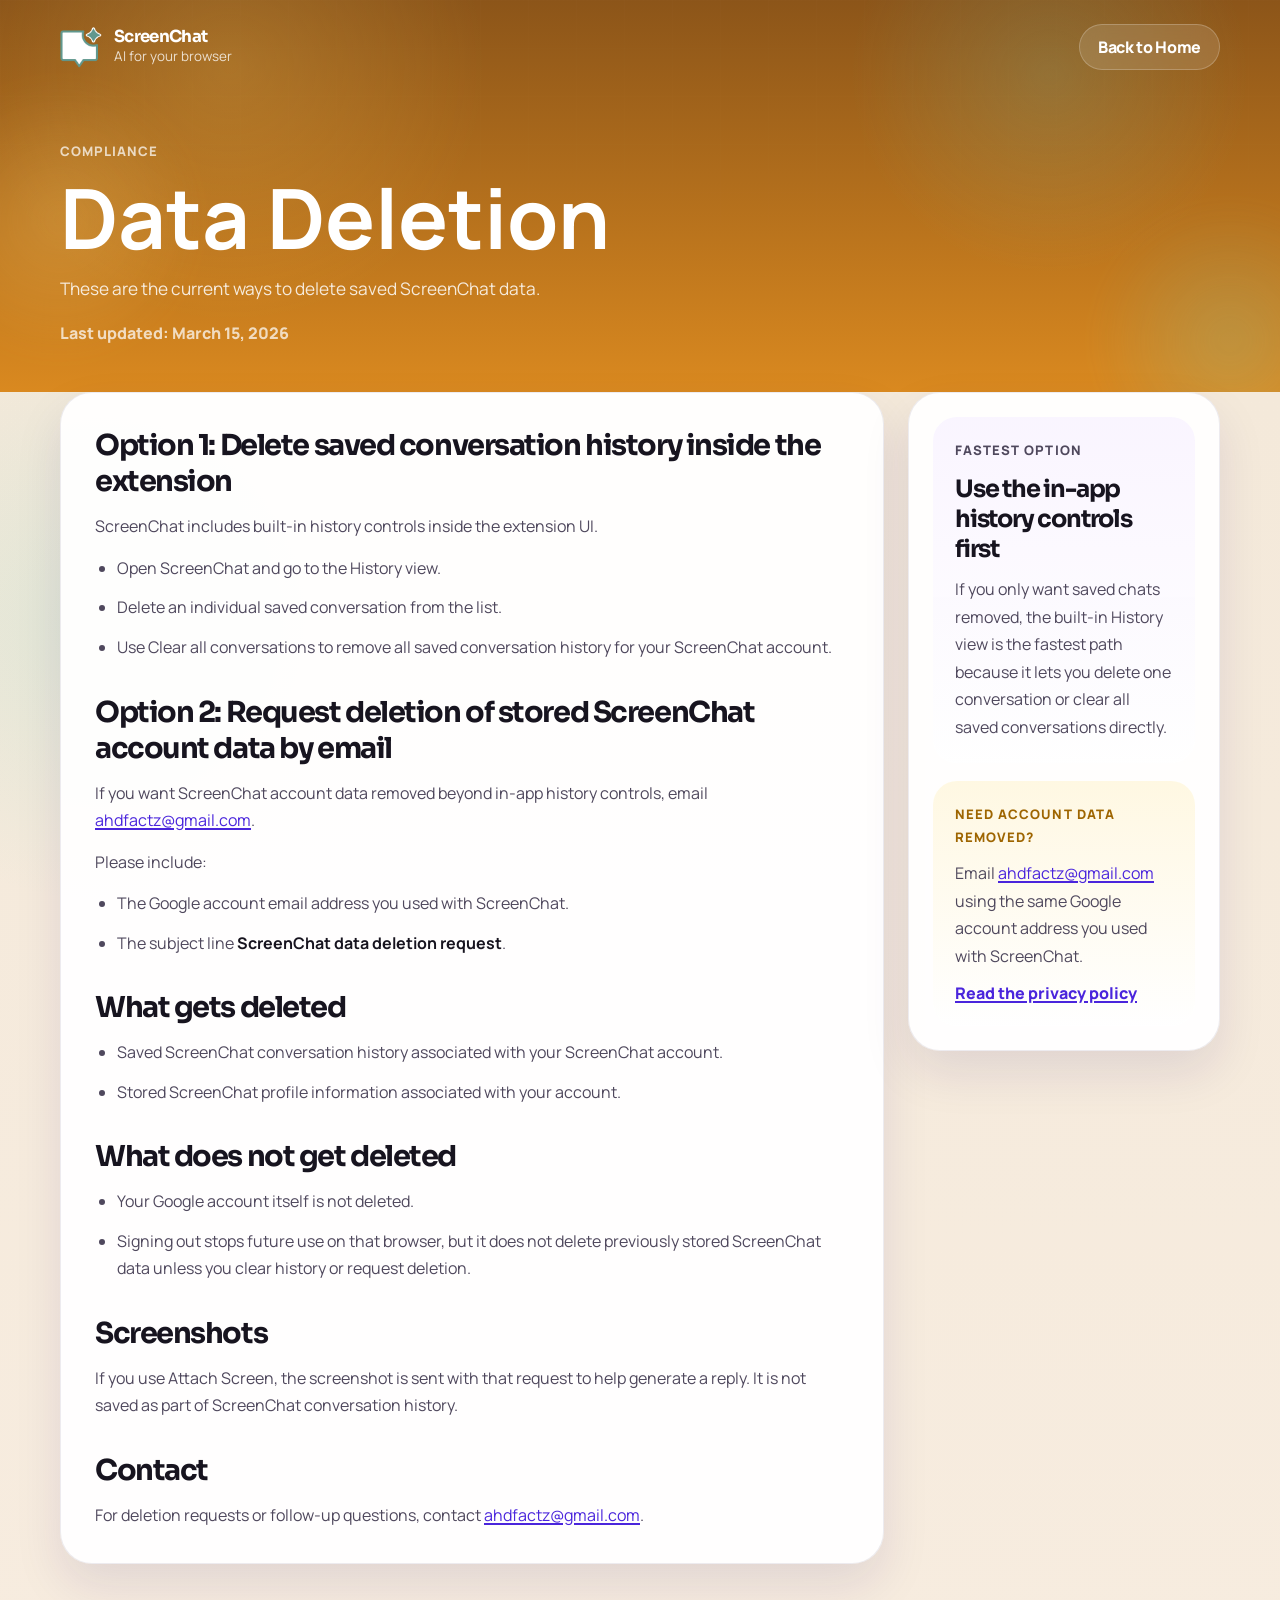
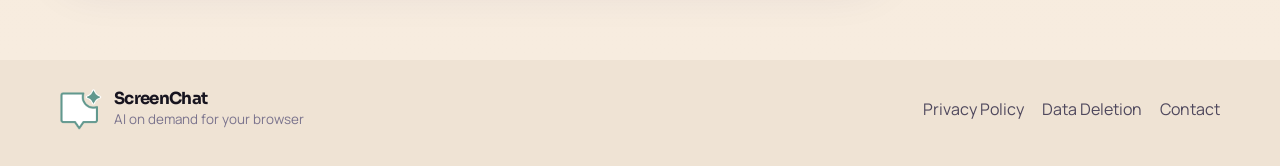
==== data-deletion.html @ 69f29ae7 "Add ScreenChat landing site, policies & assets Add a complete static landing site for ScreenChat: in" ====
<!DOCTYPE html>
<html lang="en">
<head>
    <meta charset="UTF-8">
    <meta name="viewport" content="width=device-width, initial-scale=1.0">
    <title>Data Deletion | ScreenChat</title>
    <meta
        name="description"
        content="Data deletion instructions for the ScreenChat Chrome extension."
    >
    <link rel="preconnect" href="https://fonts.googleapis.com">
    <link rel="preconnect" href="https://fonts.gstatic.com" crossorigin>
    <link rel="stylesheet" href="styles.css">
</head>
<body class="policy-page">
    <div class="site-shell">
        <header class="policy-hero policy-hero--warm">
            <div class="hero__mesh"></div>
            <div class="hero__glow hero__glow--left"></div>
            <div class="hero__glow hero__glow--right"></div>
            <div class="container">
                <div class="policy-topbar">
                    <a class="brand" href="/" aria-label="ScreenChat home">
                        <img class="brand__icon" src="assets/screenshot-icon.png" alt="" width="42" height="42">
                        <span class="brand__text">
                            <strong>ScreenChat</strong>
                            <span>AI for your browser</span>
                        </span>
                    </a>
                    <a class="policy-back" href="/">Back to Home</a>
                </div>

                <section class="policy-hero__content">
                    <p class="policy-eyebrow">Compliance</p>
                    <h1>Data Deletion</h1>
                    <p class="policy-subtitle">
                        These are the current ways to delete saved ScreenChat data.
                    </p>
                    <p class="policy-meta">Last updated: March 15, 2026</p>
                </section>
            </div>
        </header>

        <main class="policy-main">
            <div class="container policy-layout">
                <article class="policy-card">
                    <section class="policy-section">
                        <h2>Option 1: Delete saved conversation history inside the extension</h2>
                        <p>ScreenChat includes built-in history controls inside the extension UI.</p>
                        <ul class="policy-list">
                            <li>Open ScreenChat and go to the History view.</li>
                            <li>Delete an individual saved conversation from the list.</li>
                            <li>Use Clear all conversations to remove all saved conversation history for your ScreenChat account.</li>
                        </ul>
                    </section>

                    <section class="policy-section">
                        <h2>Option 2: Request deletion of stored ScreenChat account data by email</h2>
                        <p>
                            If you want ScreenChat account data removed beyond in-app history controls, email
                            <a href="mailto:ahdfactz@gmail.com">ahdfactz@gmail.com</a>.
                        </p>
                        <p>Please include:</p>
                        <ul class="policy-list">
                            <li>The Google account email address you used with ScreenChat.</li>
                            <li>The subject line <strong>ScreenChat data deletion request</strong>.</li>
                        </ul>
                    </section>

                    <section class="policy-section">
                        <h2>What gets deleted</h2>
                        <ul class="policy-list">
                            <li>Saved ScreenChat conversation history associated with your ScreenChat account.</li>
                            <li>Stored ScreenChat profile information associated with your account.</li>
                        </ul>
                    </section>

                    <section class="policy-section">
                        <h2>What does not get deleted</h2>
                        <ul class="policy-list">
                            <li>Your Google account itself is not deleted.</li>
                            <li>Signing out stops future use on that browser, but it does not delete previously stored ScreenChat data unless you clear history or request deletion.</li>
                        </ul>
                    </section>

                    <section class="policy-section">
                        <h2>Screenshots</h2>
                        <p>
                            If you use Attach Screen, the screenshot is sent with that request to help generate a reply.
                            It is not saved as part of ScreenChat conversation history.
                        </p>
                    </section>

                    <section class="policy-section">
                        <h2>Contact</h2>
                        <p>
                            For deletion requests or follow-up questions, contact
                            <a href="mailto:ahdfactz@gmail.com">ahdfactz@gmail.com</a>.
                        </p>
                    </section>
                </article>

                <aside class="policy-sidebar">
                    <section class="policy-note">
                        <p class="policy-note__eyebrow">Fastest option</p>
                        <h2>Use the in-app history controls first</h2>
                        <p>
                            If you only want saved chats removed, the built-in History view is the fastest path because it lets
                            you delete one conversation or clear all saved conversations directly.
                        </p>
                    </section>

                    <section class="policy-note policy-note--gold">
                        <p class="policy-note__eyebrow">Need account data removed?</p>
                        <p>
                            Email
                            <a href="mailto:ahdfactz@gmail.com">ahdfactz@gmail.com</a>
                            using the same Google account address you used with ScreenChat.
                        </p>
                        <a class="policy-inline-link" href="/privacy">Read the privacy policy</a>
                    </section>
                </aside>
            </div>
        </main>

        <footer class="footer">
            <div class="container footer__inner">
                <a class="brand brand--footer" href="/">
                    <img class="brand__icon" src="assets/screenshot-icon.png" alt="" width="34" height="34">
                    <span class="brand__text">
                        <strong>ScreenChat</strong>
                        <span>AI on demand for your browser</span>
                    </span>
                </a>
                <div class="footer__links">
                    <a href="/privacy">Privacy Policy</a>
                    <a href="/data-deletion" aria-current="page">Data Deletion</a>
                    <a href="mailto:ahdfactz@gmail.com">Contact</a>
                </div>
            </div>
        </footer>
    </div>
</body>
</html>
---- styles.css ----
@import url('https://fonts.googleapis.com/css2?family=Manrope:wght@400;500;600;700;800&family=Poppins:wght@400;500;600&family=Sora:wght@600;700;800&display=swap');

:root {
    --purple-700: #4a25dc;
    --purple-600: #5d37f1;
    --purple-500: #7d5eff;
    --mint-500: #6da196;
    --mint-200: #d7ede8;
    --gold-500: #f6c645;
    --gold-200: #ffe6a0;
    --rose-100: #f2e3ea;
    --cream-100: #f6ead8;
    --sky-100: #d8eef3;
    --ink-900: #17141f;
    --ink-700: #4f485d;
    --ink-500: #7a738d;
    --white: #ffffff;
    --border-soft: rgba(27, 20, 59, 0.1);
    --shadow-soft: 0 20px 52px rgba(38, 23, 107, 0.12);
    --shadow-hero: 0 40px 96px rgba(22, 11, 83, 0.26);
    --radius-xl: 36px;
    --radius-lg: 28px;
    --container: 1160px;
    --sc-ink: #223b36;
    --sc-muted: #a7aba9;
    --sc-panel-border: rgba(34, 59, 54, 0.18);
    --sc-panel-shadow: 0 12px 28px rgba(34, 59, 54, 0.08), 0 3px 8px rgba(34, 59, 54, 0.03);
    --sc-mint: #43a996;
    --sc-radius-panel: 28px;
    --sc-radius-card: 14px;
    --sc-radius-card-sm: 8px;
    --sc-radius-bubble: 14px;
    --sc-radius-bubble-tail: 8px;
    --sc-ease: cubic-bezier(0.22, 1, 0.36, 1);
}

*,
*::before,
*::after {
    box-sizing: border-box;
}

html {
    scroll-behavior: smooth;
}

body {
    margin: 0;
    font-family: "Manrope", "Segoe UI", sans-serif;
    color: var(--ink-900);
    background: var(--cream-100);
}

img {
    display: block;
    max-width: 100%;
}

a {
    color: inherit;
    text-decoration: none;
}

button,
input,
textarea,
select,
kbd {
    font: inherit;
}

.site-shell {
    overflow: clip;
}

.container {
    width: min(calc(100% - 32px), var(--container));
    margin: 0 auto;
}

.hero {
    position: relative;
    min-height: 100svh;
    padding: 24px 0 48px;
    color: var(--white);
    background:
        radial-gradient(circle at 18% 16%, rgba(255, 214, 106, 0.16), transparent 23%),
        radial-gradient(circle at 82% 18%, rgba(126, 212, 190, 0.18), transparent 18%),
        linear-gradient(180deg, #7049ff 0%, #4a25dc 100%);
}

.hero > .container {
    position: relative;
    z-index: 2;
    min-height: calc(100svh - 72px);
    display: grid;
    grid-template-rows: auto 1fr;
}

.hero__mesh {
    position: absolute;
    inset: 0;
    opacity: 0.14;
    background:
        linear-gradient(to right, rgba(255, 255, 255, 0.12) 1px, transparent 1px),
        linear-gradient(to bottom, rgba(255, 255, 255, 0.12) 1px, transparent 1px);
    background-size: 48px 48px;
    mask-image: linear-gradient(180deg, rgba(0, 0, 0, 0.52), rgba(0, 0, 0, 0));
}

.hero__glow {
    position: absolute;
    width: 280px;
    height: 280px;
    border-radius: 50%;
    filter: blur(18px);
    opacity: 0.9;
    pointer-events: none;
}

.hero__glow--left {
    left: -80px;
    top: 80px;
    background: radial-gradient(circle, rgba(255, 213, 117, 0.28), transparent 70%);
}

.hero__glow--right {
    right: -90px;
    top: 200px;
    background: radial-gradient(circle, rgba(124, 210, 188, 0.24), transparent 70%);
}

.nav {
    position: relative;
    z-index: 2;
    display: flex;
    align-items: center;
    justify-content: space-between;
    gap: 16px;
}

.brand {
    display: inline-flex;
    align-items: center;
    gap: 12px;
}

.brand__icon {
    width: 42px;
    height: 42px;
}

.brand__text {
    display: grid;
    gap: 2px;
}

.brand__text strong {
    font-family: "Sora", sans-serif;
    font-size: 1.04rem;
    line-height: 1;
    letter-spacing: -0.04em;
}

.brand__text span {
    color: rgba(255, 255, 255, 0.78);
    font-size: 0.84rem;
}

.nav__links {
    display: flex;
    align-items: center;
    gap: 18px;
}

.nav__links > a:not(.button) {
    color: rgba(255, 255, 255, 0.84);
    font-weight: 700;
}

.nav__toggle {
    display: none;
    border: 0;
    background: rgba(255, 255, 255, 0.12);
    color: var(--white);
    padding: 10px 14px;
    border-radius: 999px;
}

.button {
    display: inline-flex;
    align-items: center;
    justify-content: center;
    min-height: 50px;
    padding: 0 22px;
    border-radius: 999px;
    border: 1px solid transparent;
    font-weight: 800;
    letter-spacing: -0.02em;
    transition: background-color 180ms ease, border-color 180ms ease, box-shadow 180ms ease, color 180ms ease;
}

.button:hover,
.button:focus-visible {
    box-shadow: 0 10px 24px rgba(19, 11, 61, 0.16);
}

.button--nav,
.button--primary {
    background: var(--white);
    color: var(--purple-700);
}

.button--nav:hover,
.button--primary:hover,
.button--nav:focus-visible,
.button--primary:focus-visible {
    background: rgba(255, 255, 255, 0.92);
}

.button--dark {
    background: var(--ink-900);
    color: var(--white);
}

.button--dark:hover,
.button--dark:focus-visible {
    background: #23202d;
}

.hero__content {
    position: relative;
    z-index: 2;
    display: grid;
    grid-template-columns: minmax(0, 1fr) minmax(360px, 500px);
    align-items: center;
    gap: clamp(40px, 7vw, 88px);
    margin-top: 0;
    padding: clamp(40px, 8vh, 84px) 0 clamp(24px, 4vh, 36px);
}

.hero-copy {
    display: grid;
    gap: 32px;
    justify-items: flex-start;
    max-width: 620px;
    text-align: left;
}

.hero h1,
.section h2,
.cta h2 {
    margin: 0;
    font-family: "Sora", sans-serif;
    line-height: 0.94;
    letter-spacing: -0.06em;
}

.hero h1 {
    max-width: none;
    font-size: clamp(4rem, 8.8vw, 6.3rem);
    line-height: 0.96;
}

.hero h1 span {
    display: block;
}

.hero-copy p {
    max-width: 34ch;
    margin: 0;
    color: rgba(255, 255, 255, 0.82);
    font-size: 1.16rem;
    line-height: 1.7;
}

.hero-copy__actions,
.hero-copy__actions--center {
    display: flex;
    flex-wrap: wrap;
    gap: 12px;
}

.hero-copy__actions--center {
    justify-content: center;
}

.hero-shortcut {
    display: grid;
    gap: 12px;
}

.hero-shortcut__label {
    color: rgba(255, 255, 255, 0.72);
    font-size: 0.78rem;
    font-weight: 800;
    letter-spacing: 0.08em;
    text-transform: uppercase;
}

.hero-shortcut__keys {
    display: flex;
    align-items: center;
    gap: 12px;
    flex-wrap: wrap;
}

.hero-shortcut__plus {
    color: rgba(255, 255, 255, 0.76);
    font-size: 1rem;
    font-weight: 800;
}

.hero-shortcut__keys kbd {
    display: inline-flex;
    align-items: center;
    justify-content: center;
    min-width: 78px;
    min-height: 58px;
    padding: 0 20px;
    border-radius: 18px;
    border: 1px solid rgba(255, 255, 255, 0.68);
    background: linear-gradient(180deg, #ffffff 0%, #f0ebff 100%);
    color: var(--purple-700);
    font-weight: 800;
    box-shadow:
        0 16px 30px rgba(21, 10, 78, 0.18),
        inset 0 1px 0 rgba(255, 255, 255, 0.92);
}

.hero-shortcut__keys kbd:last-child {
    min-width: 66px;
}

.hero-copy__actions .button {
    min-height: 56px;
    padding: 0 28px;
    box-shadow: 0 18px 34px rgba(21, 10, 78, 0.18);
}

.hero-copy__actions .button:hover,
.hero-copy__actions .button:focus-visible {
    box-shadow: 0 20px 38px rgba(21, 10, 78, 0.22);
}

.hero-visual {
    position: relative;
    display: flex;
    justify-content: flex-end;
}

.hero-shortcut-stage {
    position: relative;
    width: min(100%, 500px);
    aspect-ratio: 1.14;
    display: grid;
    place-items: center;
}

.hero-shortcut-stage::before,
.hero-shortcut-stage::after {
    content: "";
    position: absolute;
    border-radius: 50%;
    pointer-events: none;
}

.hero-shortcut-stage::before {
    inset: 8% 10% auto auto;
    width: 72%;
    height: 72%;
    background: radial-gradient(circle, rgba(255, 255, 255, 0.22), rgba(255, 255, 255, 0) 70%);
    filter: blur(14px);
}

.hero-shortcut-stage::after {
    inset: auto auto 8% 4%;
    width: 34%;
    height: 34%;
    background: radial-gradient(circle, rgba(255, 214, 106, 0.22), rgba(255, 214, 106, 0) 72%);
    filter: blur(10px);
}

.hero-shortcut-stage__plate {
    position: relative;
    width: 100%;
    height: 100%;
    display: flex;
    align-items: center;
    justify-content: center;
    z-index: 1;
}

.hero-shortcut-stage__plate::before {
    content: "";
    position: absolute;
    inset: 16% 6% 14%;
    border-radius: 36px;
    background:
        linear-gradient(180deg, rgba(255, 255, 255, 0.18), rgba(255, 255, 255, 0.04)),
        rgba(93, 55, 241, 0.14);
    border: 1px solid rgba(255, 255, 255, 0.16);
    box-shadow:
        inset 0 1px 0 rgba(255, 255, 255, 0.2),
        0 28px 54px rgba(20, 10, 77, 0.16);
    backdrop-filter: blur(18px);
}

.hero-key {
    --hero-key-depth-rest: 12px;
    --hero-key-depth-press: 3px;
    position: absolute;
    display: inline-flex;
    align-items: center;
    justify-content: center;
    min-height: 106px;
    padding: 0 34px;
    border-radius: 28px;
    border: 1px solid rgba(255, 255, 255, 0.72);
    background: linear-gradient(180deg, #ffffff 0%, #f2edff 100%);
    color: var(--purple-700);
    font-family: "Sora", sans-serif;
    font-size: 1.7rem;
    font-weight: 700;
    letter-spacing: -0.04em;
    transform-origin: center center;
    transform: translateY(0) scale(1) rotate(var(--hero-key-rotate));
    box-shadow:
        0 var(--hero-key-depth-rest) 0 rgba(173, 156, 244, 0.82),
        0 24px 42px rgba(18, 9, 73, 0.22),
        0 10px 18px rgba(18, 9, 73, 0.14),
        inset 0 1px 0 rgba(255, 255, 255, 0.96),
        inset 0 -8px 14px rgba(111, 82, 241, 0.08);
    will-change: transform, box-shadow, filter;
    filter: saturate(1.05);
    z-index: 2;
}

.hero-key--ctrl {
    --hero-key-rotate: -8deg;
    left: 4%;
    bottom: 18%;
    min-width: 160px;
    animation: hero-key-press-ctrl 6s infinite;
}

.hero-key--shift {
    --hero-key-rotate: -1deg;
    left: 31%;
    top: 18%;
    min-width: 194px;
    animation: hero-key-press-shift 6s infinite;
}

.hero-key--y {
    --hero-key-rotate: 9deg;
    right: 3%;
    bottom: 20%;
    min-width: 114px;
    animation: hero-key-press-y 6s infinite;
}

.hero-shortcut-popup {
    position: absolute;
    right: -28%;
    bottom: 6%;
    width: 212px;
    padding: 14px;
    display: grid;
    gap: 10px;
    border-radius: 22px;
    border: 1px solid rgba(255, 255, 255, 0.58);
    background: linear-gradient(180deg, rgba(255, 255, 255, 0.96), rgba(245, 240, 255, 0.94));
    box-shadow:
        0 22px 40px rgba(18, 9, 73, 0.18),
        0 10px 20px rgba(18, 9, 73, 0.1),
        inset 0 1px 0 rgba(255, 255, 255, 0.94);
    backdrop-filter: blur(16px);
    transform-origin: bottom right;
    transform: translateY(18px) scale(0.82);
    opacity: 0;
    will-change: transform, opacity;
    z-index: 3;
    animation: hero-shortcut-popup-cycle 6s infinite;
}

.hero-shortcut-popup__top {
    display: flex;
    align-items: center;
    gap: 8px;
}

.hero-shortcut-popup__badge,
.hero-shortcut-popup__title {
    display: block;
    border-radius: 999px;
}

.hero-shortcut-popup__badge {
    width: 18px;
    height: 18px;
    background: rgba(86, 64, 190, 0.14);
}

.hero-shortcut-popup__title {
    width: 72px;
    height: 8px;
    background: rgba(59, 47, 123, 0.12);
}

.hero-shortcut-popup__bubble {
    position: relative;
    display: grid;
    gap: 7px;
    width: 78%;
    padding: 12px 13px;
    border: 1px solid rgba(59, 47, 123, 0.08);
    box-shadow: 0 8px 14px rgba(18, 9, 73, 0.05);
}

.hero-shortcut-popup__bubble::after {
    content: "";
    position: absolute;
    bottom: 8px;
    width: 12px;
    height: 12px;
    transform: rotate(45deg);
    background: inherit;
}

.hero-shortcut-popup__bubble--question {
    justify-self: start;
    border-radius: 16px 16px 16px 6px;
    background: rgba(92, 74, 189, 0.1);
}

.hero-shortcut-popup__bubble--question::after {
    left: -4px;
}

.hero-shortcut-popup__bubble--answer {
    justify-self: end;
    width: 70%;
    border-radius: 16px 16px 6px 16px;
    background: rgba(77, 189, 157, 0.18);
}

.hero-shortcut-popup__bubble--answer::after {
    right: -4px;
}

.hero-shortcut-popup__line {
    display: block;
    height: 8px;
    border-radius: 999px;
    background: linear-gradient(90deg, rgba(59, 47, 123, 0.16), rgba(59, 47, 123, 0.08));
}

.hero-shortcut-popup__bubble--question .hero-shortcut-popup__line {
    background: linear-gradient(90deg, rgba(88, 68, 193, 0.28), rgba(88, 68, 193, 0.12));
}

.hero-shortcut-popup__bubble--answer .hero-shortcut-popup__line {
    background: linear-gradient(90deg, rgba(255, 255, 255, 0.82), rgba(255, 255, 255, 0.46));
}

.hero-shortcut-popup__line--long {
    width: 100%;
}

.hero-shortcut-popup__line--medium {
    width: 72%;
}

.hero-shortcut-popup__line--short {
    width: 48%;
}

.hero-shortcut-popup__line--shorter {
    width: 58%;
}

.hero-shortcut-popup__composer {
    height: 28px;
    border-radius: 999px;
    border: 1px solid rgba(59, 47, 123, 0.1);
    background: rgba(255, 255, 255, 0.78);
}

@keyframes hero-key-press-ctrl {
    0%,
    7%,
    79%,
    100% {
        transform: translateY(0) scale(1) rotate(var(--hero-key-rotate));
        box-shadow:
            0 var(--hero-key-depth-rest) 0 rgba(173, 156, 244, 0.82),
            0 24px 42px rgba(18, 9, 73, 0.22),
            0 10px 18px rgba(18, 9, 73, 0.14),
            inset 0 1px 0 rgba(255, 255, 255, 0.96),
            inset 0 -8px 14px rgba(111, 82, 241, 0.08);
    }
    10%,
    72% {
        transform: translateY(14px) scale(0.975) rotate(var(--hero-key-rotate));
        box-shadow:
            0 var(--hero-key-depth-press) 0 rgba(160, 140, 236, 0.86),
            0 8px 16px rgba(18, 9, 73, 0.18),
            0 3px 8px rgba(18, 9, 73, 0.12),
            inset 0 2px 5px rgba(111, 82, 241, 0.14);
    }
}

@keyframes hero-key-press-shift {
    0%,
    15%,
    73%,
    100% {
        transform: translateY(0) scale(1) rotate(var(--hero-key-rotate));
        box-shadow:
            0 var(--hero-key-depth-rest) 0 rgba(173, 156, 244, 0.82),
            0 24px 42px rgba(18, 9, 73, 0.22),
            0 10px 18px rgba(18, 9, 73, 0.14),
            inset 0 1px 0 rgba(255, 255, 255, 0.96),
            inset 0 -8px 14px rgba(111, 82, 241, 0.08);
    }
    18%,
    66% {
        transform: translateY(14px) scale(0.975) rotate(var(--hero-key-rotate));
        box-shadow:
            0 var(--hero-key-depth-press) 0 rgba(160, 140, 236, 0.86),
            0 8px 16px rgba(18, 9, 73, 0.18),
            0 3px 8px rgba(18, 9, 73, 0.12),
            inset 0 2px 5px rgba(111, 82, 241, 0.14);
    }
}

@keyframes hero-key-press-y {
    0%,
    23%,
    67%,
    100% {
        transform: translateY(0) scale(1) rotate(var(--hero-key-rotate));
        box-shadow:
            0 var(--hero-key-depth-rest) 0 rgba(173, 156, 244, 0.82),
            0 24px 42px rgba(18, 9, 73, 0.22),
            0 10px 18px rgba(18, 9, 73, 0.14),
            inset 0 1px 0 rgba(255, 255, 255, 0.96),
            inset 0 -8px 14px rgba(111, 82, 241, 0.08);
    }
    26%,
    60% {
        transform: translateY(14px) scale(0.975) rotate(var(--hero-key-rotate));
        box-shadow:
            0 var(--hero-key-depth-press) 0 rgba(160, 140, 236, 0.86),
            0 8px 16px rgba(18, 9, 73, 0.18),
            0 3px 8px rgba(18, 9, 73, 0.12),
            inset 0 2px 5px rgba(111, 82, 241, 0.14);
    }
}

@keyframes hero-shortcut-popup-cycle {
    0%,
    32%,
    100% {
        opacity: 0;
        transform: translateY(18px) scale(0.82);
    }
    38%,
    72% {
        opacity: 1;
        transform: translateY(0) scale(1);
    }
    80% {
        opacity: 0;
        transform: translateY(18px) scale(0.82);
    }
}

@media (prefers-reduced-motion: reduce) {
    .hero-key,
    .hero-shortcut-popup {
        animation: none;
    }

    .hero-shortcut-popup {
        opacity: 1;
        transform: translateY(0) scale(1);
    }
}

.section {
    position: relative;
    padding: 92px 0;
}

.section::before {
    content: "";
    position: absolute;
    width: 180px;
    height: 180px;
    border-radius: 50%;
    filter: blur(18px);
    opacity: 0.45;
    pointer-events: none;
}

.section--base {
    background: var(--cream-100);
}

.section--base::before {
    right: -60px;
    top: 40px;
    background: radial-gradient(circle, rgba(255, 208, 94, 0.35), transparent 70%);
}

.section--rose {
    background: var(--rose-100);
}

.section--rose::before {
    left: -60px;
    bottom: 30px;
    background: radial-gradient(circle, rgba(107, 61, 240, 0.18), transparent 70%);
}

.section--use-case {
    padding-bottom: 42px;
}

.section--screens-proof {
    padding-top: 42px;
    background: linear-gradient(180deg, #f8f9fc 0%, #eef1f8 100%);
    box-shadow: inset 0 1px 0 rgba(255, 255, 255, 0.7);
}

.section--screens-proof .container {
    width: min(calc(100% - 40px), 1280px);
}

.section--screens-proof::before {
    left: auto;
    right: -50px;
    bottom: auto;
    top: 56px;
    background: radial-gradient(circle, rgba(93, 55, 241, 0.12), transparent 72%);
}

.section-heading {
    display: grid;
    gap: 12px;
    margin-bottom: 34px;
}

.section-heading h2,
.cta h2 {
    max-width: 11ch;
    font-size: clamp(2.8rem, 5vw, 4.8rem);
    color: var(--ink-900);
}

.section-heading p {
    max-width: 38ch;
    margin: 0;
    color: var(--ink-700);
    font-size: 1.04rem;
    line-height: 1.65;
}

.section-heading--use-case {
    gap: 14px;
    margin-bottom: 30px;
}

.section-heading--use-case h2 {
    max-width: 10.5ch;
}

.section-heading--use-case p {
    max-width: 40ch;
    font-size: 1.08rem;
}

.story-grid,
.showcase-grid {
    display: grid;
    gap: 18px;
}

.story-grid {
    grid-template-columns: repeat(3, minmax(0, 1fr));
    gap: 24px;
}

.story-card {
    --story-visual-height: 420px;
    display: grid;
    grid-template-rows: var(--story-visual-height) auto auto;
    align-content: start;
    gap: 10px;
    min-height: 0;
    padding: 28px;
    border-radius: 30px;
    border: 1px solid rgba(31, 22, 61, 0.08);
    box-shadow: 0 22px 48px rgba(38, 23, 107, 0.1);
    background: linear-gradient(180deg, rgba(255, 255, 255, 0.97), rgba(253, 250, 246, 0.94));
}

.story-card__dot {
    display: inline-flex;
    width: 14px;
    height: 14px;
    margin-bottom: 28px;
    border-radius: 50%;
    background: currentColor;
}

.story-card__visual {
    position: relative;
    display: grid;
    place-items: center;
    height: var(--story-visual-height);
    min-height: var(--story-visual-height);
    padding: 12px;
    overflow: hidden;
    border-radius: 24px;
    border: 1px solid rgba(31, 22, 61, 0.06);
    background: linear-gradient(180deg, #fbfcff 0%, #f4efff 100%);
    box-shadow:
        inset 0 1px 0 rgba(255, 255, 255, 0.94),
        0 10px 20px rgba(38, 23, 107, 0.04);
}

.story-card__visual::before {
    content: "";
    position: absolute;
    inset: 0;
    background:
        radial-gradient(circle at 16% 18%, rgba(109, 80, 245, 0.14), transparent 28%),
        linear-gradient(180deg, rgba(255, 255, 255, 0.18), rgba(255, 255, 255, 0));
    pointer-events: none;
}

.story-card__visual > * {
    position: relative;
    z-index: 1;
}

.story-card__visual--shortcut {
    place-items: center;
}

.story-shortcut {
    display: inline-flex;
    align-items: center;
    justify-content: center;
    max-width: 100%;
    gap: 10px;
    padding: 0;
}

.story-shortcut kbd {
    display: inline-flex;
    align-items: center;
    justify-content: center;
    min-width: 72px;
    min-height: 56px;
    padding: 0 16px;
    border-radius: 14px;
    border: 1px solid rgba(31, 22, 61, 0.1);
    background: rgba(255, 255, 255, 0.96);
    color: var(--ink-900);
    font-family: "Sora", sans-serif;
    font-weight: 800;
    box-shadow:
        0 8px 18px rgba(38, 23, 107, 0.06),
        inset 0 1px 0 rgba(255, 255, 255, 0.92);
}

.story-shortcut kbd:last-of-type {
    min-width: 48px;
    padding: 0 12px;
}

.story-shortcut__plus {
    color: rgba(79, 72, 93, 0.68);
    font-size: 1.2rem;
    font-weight: 800;
}

.story-card__visual--panel {
    place-items: end center;
}

.story-card--mint .story-card__visual {
    background: linear-gradient(180deg, #fbfffe 0%, #eef8f4 100%);
}

.story-card--mint .story-card__visual::before {
    background:
        radial-gradient(circle at 18% 16%, rgba(106, 185, 167, 0.16), transparent 30%),
        linear-gradient(180deg, rgba(255, 255, 255, 0.12), rgba(255, 255, 255, 0));
}

.story-card--gold .story-card__visual {
    background: linear-gradient(180deg, #fffefb 0%, #fff6df 100%);
}

.story-card--gold .story-card__visual::before {
    background:
        radial-gradient(circle at 18% 16%, rgba(246, 198, 69, 0.18), transparent 30%),
        linear-gradient(180deg, rgba(255, 255, 255, 0.12), rgba(255, 255, 255, 0));
}

.story-card--purple {
    color: var(--purple-600);
}

.story-card--mint {
    color: var(--mint-500);
}

.story-card--gold {
    color: var(--gold-500);
}

.story-card h3,
.showcase-card h3 {
    margin: 0;
    font-family: "Sora", sans-serif;
    letter-spacing: -0.05em;
}

.story-card h3 {
    font-size: 1.5rem;
    color: var(--ink-900);
}

.story-card p {
    margin: 0;
    max-width: 24ch;
    color: var(--ink-700);
    line-height: 1.6;
}

.showcase-grid {
    grid-template-columns: 1fr;
    gap: 32px;
}

.showcase-grid--cupertino {
    grid-template-columns: repeat(2, minmax(0, 1fr));
    gap: 20px;
}

.screen-card {
    display: grid;
    align-content: start;
    gap: 14px;
    min-height: 0;
    padding: 0;
    border: 0;
    box-shadow: none;
    background: transparent;
}

.screen-card h3 {
    margin: 0;
    font-size: 1.7rem;
}

.screen-card p {
    margin: 0;
    max-width: 38ch;
    color: var(--ink-700);
    line-height: 1.65;
}

.screen-card__image {
    width: 100%;
    height: auto;
    border-radius: 30px;
    border: 1px solid rgba(31, 22, 61, 0.08);
    box-shadow: 0 22px 42px rgba(38, 23, 107, 0.12);
}

.screen-card--cupertino {
    gap: 18px;
    padding: 24px;
    border-radius: 34px;
    border: 1px solid rgba(31, 22, 61, 0.08);
    background: linear-gradient(180deg, rgba(255, 255, 255, 0.95), rgba(244, 246, 251, 0.92));
    box-shadow: 0 24px 46px rgba(38, 23, 107, 0.1);
    overflow: hidden;
}

.screen-card--ask {
    background:
        radial-gradient(circle at 14% 18%, rgba(109, 161, 150, 0.14), transparent 24%),
        linear-gradient(180deg, rgba(255, 255, 255, 0.97), rgba(240, 248, 245, 0.92));
}

.screen-card--answer {
    background:
        radial-gradient(circle at 18% 20%, rgba(246, 198, 69, 0.16), transparent 24%),
        linear-gradient(180deg, rgba(255, 255, 255, 0.97), rgba(250, 246, 236, 0.92));
}

.screen-card__copy {
    display: grid;
    gap: 8px;
}

.screen-card--cupertino h3 {
    font-size: 2.14rem;
    line-height: 0.98;
    letter-spacing: -0.05em;
}

.screen-card--cupertino p {
    max-width: 22ch;
    font-size: 0.98rem;
    line-height: 1.5;
}

.screen-card__frame {
    padding: 10px;
    border-radius: 28px;
    border: 1px solid rgba(31, 22, 61, 0.06);
    background: rgba(255, 255, 255, 0.72);
    box-shadow:
        inset 0 1px 0 rgba(255, 255, 255, 0.9),
        0 18px 30px rgba(38, 23, 107, 0.08);
}

.screen-card--cupertino .screen-card__image {
    border-radius: 24px;
    box-shadow: 0 18px 34px rgba(38, 23, 107, 0.12);
}

.email-demo {
    position: relative;
    display: grid;
    grid-template-columns: minmax(0, 1fr) minmax(304px, 344px);
    align-items: end;
    gap: 0;
    min-height: 548px;
    padding: 32px;
    overflow: hidden;
    border-radius: 32px;
    border: 1px solid rgba(31, 22, 61, 0.08);
    background: linear-gradient(180deg, rgba(255, 255, 255, 0.97), rgba(247, 242, 255, 0.92));
    box-shadow: 0 24px 46px rgba(38, 23, 107, 0.1);
}

.email-demo::before {
    content: "";
    position: absolute;
    inset: 0;
    background:
        radial-gradient(circle at 14% 18%, rgba(255, 214, 106, 0.16), transparent 24%),
        radial-gradient(circle at 82% 16%, rgba(109, 161, 150, 0.14), transparent 22%);
    pointer-events: none;
}

.email-demo > * {
    position: relative;
    z-index: 1;
}

.email-demo__window {
    min-height: 452px;
    padding: 18px;
    border-radius: 28px;
    border: 1px solid rgba(31, 22, 61, 0.08);
    background: linear-gradient(180deg, #f8fbff 0%, #ffffff 100%);
    box-shadow:
        inset 0 1px 0 rgba(255, 255, 255, 0.92),
        0 18px 34px rgba(38, 23, 107, 0.08);
}

.email-demo__bar {
    display: flex;
    gap: 8px;
    margin-bottom: 18px;
}

.email-demo__bar span {
    width: 11px;
    height: 11px;
    border-radius: 50%;
    background: rgba(31, 22, 61, 0.14);
}

.email-demo__sheet {
    display: grid;
    gap: 18px;
}

.email-demo__title {
    font-family: "Sora", sans-serif;
    font-size: 1.08rem;
    letter-spacing: -0.04em;
    color: var(--ink-900);
}

.email-demo__fields {
    border-radius: 20px;
    border: 1px solid rgba(31, 22, 61, 0.08);
    background: #ffffff;
    overflow: hidden;
}

.email-demo__row {
    display: grid;
    grid-template-columns: 74px minmax(0, 1fr);
    align-items: center;
    min-height: 56px;
    padding: 0 18px;
    border-bottom: 1px solid rgba(31, 22, 61, 0.08);
}

.email-demo__row:last-child {
    border-bottom: 0;
}

.email-demo__label {
    color: var(--ink-500);
    font-size: 0.9rem;
    font-weight: 700;
}

.email-demo__value {
    color: var(--ink-900);
    font-size: 0.96rem;
}

.email-demo__body {
    display: grid;
    align-content: start;
    gap: 14px;
    min-height: 238px;
    padding: 24px 18px;
    border-radius: 24px;
    border: 1px solid rgba(31, 22, 61, 0.06);
    background: rgba(255, 255, 255, 0.78);
}

.email-demo__line {
    width: 100%;
    height: 12px;
    border-radius: 999px;
    background: rgba(31, 22, 61, 0.08);
}

.email-demo__line--greeting {
    width: 18%;
}

.email-demo__line--short {
    width: 46%;
}

.email-demo__line--medium {
    width: 68%;
}

.sc-panel--email {
    width: min(100%, 344px);
    height: 420px;
    min-width: 0;
    min-height: 420px;
    max-width: 344px;
    border-radius: 24px;
    box-shadow:
        0 24px 42px rgba(38, 23, 107, 0.14),
        0 8px 18px rgba(38, 23, 107, 0.08);
    transform: translateX(-60px) translateY(18px);
    z-index: 2;
}

.sc-panel--email .sc-pane {
    padding: 4px 18px 18px;
}

.sc-panel--email .sc-messages {
    gap: 12px;
    padding: 10px 0 0;
    margin-top: 0;
}

.sc-panel--email .sc-bubble {
    max-width: 92%;
    font-size: 13px;
}

.sc-panel--email .sc-quick-prompts,
.sc-panel--email .sc-input-area {
    display: none;
}

.sc-bubble--draft {
    white-space: pre-line;
}

.showcase-card {
    position: relative;
    overflow: hidden;
    min-height: 338px;
    padding: 20px;
    border-radius: var(--radius-lg);
    border: 1px solid rgba(31, 22, 61, 0.08);
    box-shadow: 0 18px 42px rgba(38, 23, 107, 0.1);
    background: rgba(255, 255, 255, 0.94);
}

.showcase-card--wide {
    grid-column: 1 / -1;
}

.showcase-card__mock {
    display: grid;
    align-items: center;
    margin-bottom: 22px;
    min-height: 226px;
    border-radius: 22px;
    border: 1px solid rgba(31, 22, 61, 0.05);
    background: #fcfbff;
    box-shadow: inset 0 1px 0 rgba(255, 255, 255, 0.8);
}

.showcase-card__mock--open,
.showcase-card__mock--ask,
.showcase-card__mock--answer {
    padding: 16px;
}

.showcase-card__mock--product {
    padding: 14px;
    background:
        radial-gradient(circle at 18% 12%, rgba(255, 205, 96, 0.18), transparent 24%),
        linear-gradient(180deg, #fff8f3 0%, #ffffff 100%);
}

.showcase-card__mock--hero {
    min-height: 500px;
}

.showcase-card__mock--focus {
    min-height: 320px;
}

.product-shot {
    width: 100%;
    height: auto;
    border-radius: 18px;
    border: 1px solid rgba(31, 22, 61, 0.08);
    object-fit: contain;
    box-shadow: 0 22px 44px rgba(38, 23, 107, 0.16);
}

.product-shot--hero {
    aspect-ratio: auto;
}

.product-shot--focus {
    aspect-ratio: auto;
}

.showcase-card--mosaic,
.showcase-card--studio-card {
    min-height: 0;
}

.showcase-card--mosaic {
    padding: 28px;
    background: linear-gradient(180deg, rgba(255, 255, 255, 0.98), rgba(249, 244, 255, 0.96));
}

.showcase-mosaic {
    display: grid;
    grid-template-columns: minmax(0, 1.28fr) minmax(260px, 0.72fr);
    gap: 22px;
    align-items: stretch;
}

.showcase-mosaic__main,
.showcase-mosaic__aside {
    display: grid;
    align-content: start;
    gap: 14px;
}

.showcase-kicker {
    color: var(--purple-700);
    font-size: 0.78rem;
    font-weight: 800;
    letter-spacing: 0.08em;
    text-transform: uppercase;
}

.showcase-frame {
    position: relative;
    display: flex;
    align-items: center;
    justify-content: center;
    overflow: hidden;
    border-radius: 30px;
    border: 1px solid rgba(31, 22, 61, 0.06);
    background: linear-gradient(180deg, #fff8f2 0%, #ffffff 100%);
    box-shadow:
        inset 0 1px 0 rgba(255, 255, 255, 0.92),
        0 18px 36px rgba(38, 23, 107, 0.08);
}

.showcase-frame::before {
    content: "";
    position: absolute;
    inset: 0;
    background:
        radial-gradient(circle at 18% 14%, rgba(255, 214, 126, 0.12), transparent 28%),
        radial-gradient(circle at 82% 12%, rgba(109, 161, 150, 0.12), transparent 24%);
    pointer-events: none;
}

.showcase-frame--main {
    padding: 18px;
    min-height: 520px;
}

.showcase-frame--detail {
    padding: 16px;
    min-height: 332px;
    background: linear-gradient(180deg, #fff9f5 0%, #fffefe 100%);
}

.product-shot--full,
.product-shot--detail {
    position: relative;
    z-index: 1;
}

.showcase-mosaic__points {
    display: flex;
    flex-wrap: wrap;
    gap: 10px;
}

.showcase-mosaic__points span {
    display: inline-flex;
    align-items: center;
    min-height: 40px;
    padding: 0 14px;
    border-radius: 999px;
    background: rgba(255, 255, 255, 0.84);
    border: 1px solid rgba(31, 22, 61, 0.06);
    color: var(--ink-700);
    font-weight: 700;
    box-shadow: 0 12px 24px rgba(38, 23, 107, 0.08);
}

.showcase-studio {
    position: relative;
    display: grid;
    justify-items: center;
    align-content: start;
    gap: 18px;
    min-height: 490px;
    margin-bottom: 18px;
    padding: 24px 20px 20px;
    overflow: hidden;
    border-radius: 26px;
    background:
        radial-gradient(circle at 14% 14%, rgba(255, 214, 126, 0.2), transparent 20%),
        radial-gradient(circle at 84% 20%, rgba(93, 55, 241, 0.14), transparent 24%),
        linear-gradient(180deg, #faf7ff 0%, #ffffff 100%);
}

.showcase-studio::before {
    content: "";
    position: absolute;
    inset: auto -32px -46px auto;
    width: 180px;
    height: 180px;
    border-radius: 50%;
    background: radial-gradient(circle, rgba(107, 61, 240, 0.12), transparent 70%);
    filter: blur(4px);
    pointer-events: none;
}

.showcase-studio--reply::before {
    inset: -40px auto auto -24px;
    background: radial-gradient(circle, rgba(109, 161, 150, 0.16), transparent 70%);
}

.showcase-studio__chips,
.showcase-studio__trail {
    position: absolute;
    display: flex;
    flex-wrap: wrap;
    gap: 10px;
    z-index: 1;
}

.showcase-studio__chips {
    right: 18px;
    bottom: 18px;
    justify-content: flex-end;
}

.showcase-studio__trail {
    left: 18px;
    bottom: 18px;
}

.showcase-studio__chips span,
.showcase-studio__trail span {
    display: inline-flex;
    align-items: center;
    min-height: 36px;
    padding: 0 12px;
    border-radius: 999px;
    background: rgba(255, 255, 255, 0.92);
    border: 1px solid rgba(31, 22, 61, 0.06);
    color: var(--ink-700);
    font-size: 0.88rem;
    font-weight: 700;
    box-shadow: 0 10px 20px rgba(38, 23, 107, 0.08);
}

.showcase-card h3 {
    font-size: 1.55rem;
    margin: 0 0 10px;
}

.showcase-card p {
    margin: 0;
    max-width: 44ch;
    color: var(--ink-700);
    line-height: 1.65;
}

.showcase-card--notes {
    background: linear-gradient(180deg, rgba(255, 255, 255, 0.98), rgba(248, 244, 255, 0.94));
}

.showcase-summary {
    display: grid;
    gap: 18px;
    margin-bottom: 22px;
}

.showcase-summary__eyebrow {
    color: var(--purple-700);
    font-size: 0.82rem;
    font-weight: 800;
    letter-spacing: 0.05em;
    text-transform: uppercase;
}

.showcase-summary__shortcut {
    display: flex;
    flex-wrap: wrap;
    gap: 10px;
}

.showcase-summary__shortcut kbd {
    display: inline-flex;
    align-items: center;
    justify-content: center;
    min-width: 62px;
    min-height: 50px;
    padding: 0 14px;
    border-radius: 15px;
    border: 1px solid rgba(31, 22, 61, 0.08);
    background: linear-gradient(180deg, #ffffff, #f0ebfb);
    color: var(--ink-900);
    font-weight: 800;
    box-shadow:
        inset 0 1px 0 rgba(255, 255, 255, 0.8),
        0 10px 22px rgba(38, 23, 107, 0.08);
}

.showcase-summary__list {
    display: grid;
    gap: 12px;
    margin: 0;
    padding: 0;
    list-style: none;
    color: var(--ink-700);
}

.showcase-summary__list li {
    position: relative;
    padding-left: 22px;
    line-height: 1.6;
}

.showcase-summary__list li::before {
    content: "";
    position: absolute;
    left: 0;
    top: 9px;
    width: 10px;
    height: 10px;
    border-radius: 50%;
    background: linear-gradient(180deg, #6ac4ab, #4e9a8f);
}

.sc-panel {
    position: relative;
    display: flex;
    flex-direction: column;
    width: 382px;
    height: 684px;
    min-width: 340px;
    min-height: 560px;
    max-width: 420px;
    max-height: 720px;
    border: 1.75px solid var(--sc-panel-border);
    border-radius: var(--sc-radius-panel);
    background: #ffffff;
    box-shadow: var(--sc-panel-shadow);
    overflow: hidden;
}

.sc-panel,
.sc-panel button,
.sc-panel textarea {
    font-family: "Poppins", "Avenir Next", "Segoe UI Variable Text", "Segoe UI", sans-serif;
}

.sc-panel--demo {
    width: min(100%, 382px);
    height: 540px;
    min-width: 0;
    min-height: 540px;
    max-width: 100%;
    max-height: none;
    pointer-events: none;
    user-select: none;
}

.sc-panel--compact {
    width: min(100%, 318px);
    height: 434px;
    min-height: 434px;
    border-radius: 24px;
    box-shadow:
        0 24px 48px rgba(38, 23, 107, 0.14),
        0 8px 18px rgba(38, 23, 107, 0.08);
}

.sc-panel--tilt-left {
    transform: rotate(-3deg) translateY(4px);
}

.sc-panel--tilt-right {
    transform: rotate(3deg) translateY(2px);
}

.sc-panel--story {
    width: min(100%, 296px);
    height: calc(var(--story-visual-height) - 24px);
    min-width: 0;
    min-height: calc(var(--story-visual-height) - 24px);
    max-width: 296px;
    border-radius: 22px;
    box-shadow:
        0 18px 34px rgba(38, 23, 107, 0.12),
        0 6px 16px rgba(38, 23, 107, 0.06);
}

.sc-header--story {
    padding: 14px 18px 8px;
    background: transparent;
    border-bottom: 0;
    box-shadow: none;
}

.sc-header--story .sc-header-top {
    min-height: 24px;
}

.sc-header--story .sc-header-left {
    gap: 10px;
}

.sc-header--story .sc-logo {
    width: 22px;
    height: 22px;
}

.sc-header-skeleton {
    width: 70px;
    height: 9px;
    border-radius: 999px;
    background: linear-gradient(90deg, rgba(34, 59, 54, 0.16), rgba(34, 59, 54, 0.08));
}

.sc-panel--story .sc-pane {
    padding: 4px 18px 18px;
}

.sc-panel--story .sc-messages {
    gap: 12px;
    padding: 10px 0 92px;
    margin-top: 0;
}

.sc-panel--story .sc-messages.is-empty {
    justify-content: flex-start;
}

.sc-panel--story .sc-bubble {
    max-width: 90%;
    font-size: 13px;
}

.sc-panel--story .sc-quick-prompts {
    gap: 8px;
    padding-top: 4px;
}

.sc-panel--story .sc-prompt-btn {
    min-height: 28px;
    padding: 0 12px;
    font-size: 11px;
}

.sc-panel--story .sc-input-area {
    margin-top: -4px;
    padding-top: 16px;
}

.sc-panel--story .sc-input-row {
    padding-right: 40px;
}

.sc-panel--story .sc-input-wrapper {
    min-height: 40px;
    padding: 4px 12px;
}

.sc-panel--story .sc-textarea {
    font-size: 13px;
}

.sc-header {
    flex: 0 0 auto;
    padding: 14px 16px 12px 18px;
    background: linear-gradient(180deg, rgba(247, 249, 252, 0.97) 0%, rgba(255, 255, 255, 0.98) 100%);
    border-bottom: 1px solid rgba(34, 59, 54, 0.08);
    box-shadow: inset 0 -1px 0 rgba(255, 255, 255, 0.68);
}

.sc-header-top {
    display: flex;
    align-items: center;
    justify-content: flex-start;
    gap: 14px;
    min-height: 42px;
}

.sc-btn-icon {
    border: 0;
    background: transparent;
    color: var(--sc-ink);
    width: 32px;
    height: 32px;
    border-radius: 999px;
    padding: 0;
    display: inline-flex;
    align-items: center;
    justify-content: center;
}

.sc-header-left {
    display: flex;
    align-items: center;
    gap: 10px;
    flex: 1 1 auto;
    min-width: 0;
}

.sc-logo {
    width: 26px;
    height: 26px;
    display: block;
}

.sc-header-actions,
.sc-header-actions-extra {
    display: flex;
    align-items: center;
}

.sc-header-actions {
    margin-left: auto;
    flex: 0 0 auto;
}

.sc-header-actions-extra {
    gap: 6px;
}

.sc-btn-close {
    margin-left: 6px;
}

.sc-icon-img,
.sc-send-icon {
    display: block;
    width: 20px;
    height: 20px;
    flex: 0 0 auto;
}

.sc-pane {
    display: none;
    flex: 1 1 auto;
    min-height: 0;
    --sc-pane-inline-pad: 26px;
    padding: 14px 26px 24px;
}

.sc-pane.visible {
    display: flex;
    flex-direction: column;
}

.sc-pane-chat {
    position: relative;
    --sc-chat-scroll-top-bleed: 14px;
    overflow: visible;
    gap: 10px;
}

.sc-messages {
    flex: 1 1 auto;
    min-height: 0;
    display: flex;
    flex-direction: column;
    gap: 12px;
    margin-top: calc(-1 * var(--sc-chat-scroll-top-bleed));
    padding: calc(18px + var(--sc-chat-scroll-top-bleed)) 0 116px;
}

.sc-messages.is-empty {
    justify-content: flex-end;
}

.sc-message {
    display: flex;
    flex-direction: column;
    gap: 4px;
}

.sc-message.user {
    align-items: flex-end;
}

.sc-message.ai {
    align-items: flex-start;
}

.sc-bubble {
    max-width: 82%;
    border-radius: var(--sc-radius-bubble);
    padding: 14px;
    background: #f3f5fc;
    color: #2f3439;
    font-size: 14px;
    line-height: 1.52;
    word-break: break-word;
}

.sc-message.user .sc-bubble {
    border-radius: var(--sc-radius-bubble) var(--sc-radius-bubble) var(--sc-radius-bubble-tail) var(--sc-radius-bubble);
    background: var(--sc-mint);
    color: #ffffff;
}

.sc-message.ai .sc-bubble {
    border-radius: var(--sc-radius-bubble) var(--sc-radius-bubble) var(--sc-radius-bubble) var(--sc-radius-bubble-tail);
}

.sc-quick-prompts {
    display: flex;
    align-items: center;
    gap: 10px;
    overflow: hidden;
    padding: 2px 0 4px;
}

.sc-prompt-btn {
    flex: 0 0 auto;
    min-width: max-content;
    min-height: 32px;
    border: 1px solid #eef0f4;
    border-radius: 999px;
    background: #f6f7fa;
    color: #465057;
    display: inline-flex;
    align-items: center;
    justify-content: flex-start;
    padding: 0 14px;
    font-size: 12px;
    font-weight: 500;
    white-space: nowrap;
}

.sc-prompt-main {
    display: flex;
    align-items: center;
}

.sc-input-area {
    position: relative;
    margin-top: -18px;
    padding-top: 28px;
    isolation: isolate;
}

.sc-input-area::before {
    content: "";
    position: absolute;
    inset: 0 -20px -18px;
    background: linear-gradient(180deg, rgba(255, 255, 255, 0) 0%, rgba(255, 255, 255, 0.18) 22%, rgba(255, 255, 255, 0.58) 56%, rgba(255, 255, 255, 0.92) 82%, #ffffff 100%);
    pointer-events: none;
    z-index: 0;
}

.sc-input-row {
    position: relative;
    z-index: 1;
    display: flex;
    gap: 0;
    padding-right: 42px;
}

.sc-input-wrapper {
    flex: 1 1 auto;
    min-width: 0;
    min-height: 36px;
    border: 1px solid rgba(232, 228, 223, 0.96);
    border-radius: var(--sc-radius-card);
    background: #ffffff;
    display: flex;
    align-items: stretch;
    position: relative;
    gap: 6px;
    padding: 4px 14px;
    box-shadow: 0 1px 3px rgba(34, 59, 54, 0.06);
}

.sc-textarea {
    flex: 1 1 auto;
    width: 100%;
    min-width: 0;
    height: 28px;
    min-height: 28px;
    border: 0;
    background: transparent;
    padding: 4px 0;
    resize: none;
    overflow: hidden;
    color: #394046;
    font: inherit;
    font-size: 14px;
    line-height: 1.45;
    outline: none;
}

.sc-textarea::placeholder {
    color: #c7c2bc;
}

.sc-send-btn {
    width: 34px;
    height: 34px;
    border: 0;
    border-radius: 999px;
    background: var(--sc-mint);
    display: inline-flex;
    align-items: center;
    justify-content: center;
    position: absolute;
    right: 0;
    bottom: 2px;
    padding: 0;
}

.cta {
    padding: 96px 0 96px;
    background: #ecd86f;
}

.cta-panel {
    position: relative;
    display: grid;
    justify-items: center;
    gap: 20px;
    padding: 58px 32px;
    border-radius: 40px;
    text-align: center;
    border: 1px solid rgba(31, 22, 61, 0.08);
    background: #efbe36;
    box-shadow: 0 18px 38px rgba(141, 103, 20, 0.14);
}

.cta-panel__icon {
    width: 72px;
    height: 72px;
    margin: 0;
}

.cta-panel h2 {
    margin: 0;
    max-width: 10.5ch;
}

.cta-panel__actions {
    display: flex;
    justify-content: center;
}

.policy-page {
    background: #f4e9da;
}

.policy-hero {
    position: relative;
    padding: 24px 0 40px;
    color: var(--white);
    background:
        radial-gradient(circle at 18% 16%, rgba(255, 214, 106, 0.16), transparent 23%),
        radial-gradient(circle at 82% 18%, rgba(126, 212, 190, 0.18), transparent 18%),
        linear-gradient(180deg, #7049ff 0%, #4a25dc 100%);
}

.policy-hero--warm {
    background:
        radial-gradient(circle at 18% 16%, rgba(255, 214, 106, 0.18), transparent 23%),
        radial-gradient(circle at 82% 18%, rgba(118, 196, 174, 0.18), transparent 18%),
        linear-gradient(180deg, #8c5519 0%, #de8c20 100%);
}

.policy-hero > .container {
    position: relative;
    z-index: 2;
}

.policy-topbar {
    display: flex;
    align-items: center;
    justify-content: space-between;
    gap: 18px;
}

.policy-back {
    display: inline-flex;
    align-items: center;
    justify-content: center;
    min-height: 46px;
    padding: 0 18px;
    border-radius: 999px;
    border: 1px solid rgba(255, 255, 255, 0.22);
    background: rgba(255, 255, 255, 0.12);
    color: var(--white);
    font-weight: 800;
    letter-spacing: -0.02em;
    backdrop-filter: blur(12px);
}

.policy-back:hover,
.policy-back:focus-visible {
    background: rgba(255, 255, 255, 0.18);
    box-shadow: 0 12px 24px rgba(19, 11, 61, 0.16);
}

.policy-hero__content {
    display: grid;
    gap: 18px;
    max-width: 760px;
    padding: 72px 0 30px;
}

.policy-eyebrow,
.policy-note__eyebrow {
    margin: 0;
    font-size: 0.82rem;
    font-weight: 800;
    letter-spacing: 0.08em;
    text-transform: uppercase;
}

.policy-eyebrow {
    color: rgba(255, 255, 255, 0.72);
}

.policy-hero__content h1 {
    margin: 0;
    font-size: clamp(3rem, 7vw, 5.2rem);
    line-height: 0.94;
    color: var(--white);
}

.policy-subtitle,
.policy-meta {
    margin: 0;
    max-width: 38rem;
}

.policy-subtitle {
    color: rgba(255, 255, 255, 0.84);
    font-size: 1.08rem;
    line-height: 1.75;
}

.policy-meta {
    color: rgba(255, 255, 255, 0.72);
    font-weight: 800;
}

.policy-main {
    position: relative;
    padding: 0 0 96px;
    background:
        radial-gradient(circle at 8% 18%, rgba(126, 212, 190, 0.18), transparent 18%),
        linear-gradient(180deg, #f4e9da 0%, #f7ecdf 100%);
}

.policy-layout {
    display: grid;
    grid-template-columns: minmax(0, 1fr) minmax(260px, 312px);
    gap: 24px;
    align-items: start;
    margin-top: -22px;
}

.policy-card,
.policy-sidebar {
    border-radius: 32px;
    border: 1px solid rgba(31, 22, 61, 0.08);
    box-shadow: 0 22px 48px rgba(38, 23, 107, 0.1);
    background: rgba(255, 255, 255, 0.95);
}

.policy-card {
    display: grid;
    gap: 32px;
    padding: 34px;
}

.policy-section {
    display: grid;
    gap: 14px;
}

.policy-section h2,
.policy-note h2 {
    margin: 0;
    font-family: "Sora", sans-serif;
    color: var(--ink-900);
    letter-spacing: -0.05em;
}

.policy-section h2 {
    font-size: 1.8rem;
}

.policy-section p,
.policy-note p,
.policy-list {
    margin: 0;
    color: var(--ink-700);
    line-height: 1.72;
}

.policy-list {
    display: grid;
    gap: 12px;
    padding-left: 22px;
}

.policy-list strong {
    color: var(--ink-900);
}

.policy-list--compact {
    gap: 10px;
}

.policy-section a,
.policy-note a {
    color: var(--purple-700);
    text-decoration: underline;
    text-decoration-thickness: 1.5px;
    text-underline-offset: 0.14em;
}

.policy-section a:hover,
.policy-section a:focus-visible,
.policy-note a:hover,
.policy-note a:focus-visible {
    color: #3418af;
}

.policy-section--statement {
    padding: 24px;
    border-radius: 26px;
    background: linear-gradient(180deg, rgba(93, 55, 241, 0.08), rgba(255, 255, 255, 0.8));
}

.policy-sidebar {
    position: sticky;
    top: 24px;
    display: grid;
    gap: 18px;
    padding: 24px;
}

.policy-note {
    display: grid;
    gap: 12px;
    padding: 22px;
    border-radius: 24px;
    background: linear-gradient(180deg, rgba(249, 244, 255, 0.94), rgba(255, 255, 255, 0.98));
}

.policy-note__eyebrow {
    color: var(--purple-700);
}

.policy-note--mint {
    background: linear-gradient(180deg, rgba(233, 248, 243, 0.96), rgba(255, 255, 255, 0.98));
}

.policy-note--mint .policy-note__eyebrow {
    color: #227968;
}

.policy-note--gold {
    background: linear-gradient(180deg, rgba(255, 248, 226, 0.98), rgba(255, 255, 255, 0.98));
}

.policy-note--gold .policy-note__eyebrow {
    color: #9e6500;
}

.policy-inline-link {
    font-weight: 800;
}

.footer {
    padding: 28px 0 36px;
    background: #efe3d4;
}

.footer__inner {
    display: flex;
    align-items: center;
    justify-content: space-between;
    gap: 20px;
}

.brand--footer .brand__text span {
    color: var(--ink-500);
}

.footer__links {
    display: flex;
    gap: 18px;
    color: var(--ink-700);
}

@media (max-width: 1080px) {
    .story-grid,
    .showcase-grid {
        grid-template-columns: 1fr;
    }

    .showcase-mosaic {
        grid-template-columns: 1fr;
    }

    .email-demo {
        grid-template-columns: 1fr;
        gap: 20px;
        padding: 24px;
        min-height: 0;
    }

    .sc-panel--email {
        justify-self: center;
        transform: none;
    }

    .showcase-grid--cupertino {
        grid-template-columns: 1fr;
    }

    .policy-layout {
        grid-template-columns: 1fr;
    }

    .policy-sidebar {
        position: static;
    }
}

@media (max-width: 820px) {
    .hero {
        min-height: auto;
    }

    .hero > .container {
        min-height: auto;
    }

    .nav {
        flex-wrap: wrap;
    }

    .nav__toggle {
        display: inline-flex;
        margin-left: auto;
    }

    .nav__links {
        display: none;
        width: 100%;
        flex-direction: column;
        align-items: flex-start;
        padding: 14px 16px;
        border-radius: 22px;
        background: rgba(255, 255, 255, 0.12);
    }

    .nav__links.is-open {
        display: flex;
    }

    .hero-copy {
        justify-items: center;
        margin: 0 auto;
        text-align: center;
    }

    .hero__content {
        grid-template-columns: 1fr;
        gap: 36px;
    }

    .hero-visual {
        justify-content: center;
    }

    .hero h1 {
        font-size: clamp(3.2rem, 16vw, 5rem);
    }

    .policy-topbar {
        flex-direction: column;
        align-items: flex-start;
    }

    .policy-hero__content {
        padding-top: 52px;
    }
}

@media (max-width: 640px) {
    .container {
        width: min(calc(100% - 24px), var(--container));
    }

    .hero {
        padding-bottom: 60px;
    }

    .hero__content {
        padding: 56px 0 0;
    }

    .hero-copy {
        gap: 24px;
    }

    .hero-copy p {
        max-width: 28ch;
        font-size: 1.02rem;
    }

    .hero-shortcut-stage {
        width: min(100%, 312px);
    }

    .hero-shortcut-stage__plate::before {
        inset: 16% 8% 12%;
        border-radius: 28px;
    }

    .hero-key {
        --hero-key-depth-rest: 9px;
        --hero-key-depth-press: 2px;
        min-height: 82px;
        padding: 0 24px;
        border-radius: 22px;
        font-size: 1.28rem;
    }

    .hero-key--ctrl {
        min-width: 120px;
    }

    .hero-key--shift {
        min-width: 142px;
    }

    .hero-key--y {
        min-width: 88px;
    }

    .hero-shortcut-popup {
        right: -18%;
        bottom: 7%;
        width: 162px;
        padding: 11px;
        border-radius: 18px;
    }

    .hero-shortcut-popup__badge {
        width: 14px;
        height: 14px;
    }

    .hero-shortcut-popup__title {
        width: 48px;
    }

    .hero-shortcut-popup__line {
        height: 7px;
    }

    .hero-shortcut-popup__bubble {
        padding: 8px 10px;
    }

    .hero-shortcut-popup__composer {
        height: 22px;
    }

    .section,
    .cta {
        padding: 76px 0;
    }

    .section--use-case {
        padding-bottom: 32px;
    }

    .section--screens-proof {
        padding-top: 32px;
    }

    .section--screens-proof .container {
        width: min(calc(100% - 24px), 1280px);
    }

    .showcase-card {
        min-height: 312px;
    }

    .story-card {
        --story-visual-height: 380px;
        min-height: 0;
        padding: 22px;
    }

    .story-card__visual {
        min-height: var(--story-visual-height);
        height: var(--story-visual-height);
        padding: 10px;
    }

    .story-shortcut kbd {
        min-width: 64px;
        min-height: 52px;
        padding: 0 14px;
    }

    .story-shortcut kbd:last-of-type {
        min-width: 50px;
        padding: 0 12px;
    }

    .sc-panel--demo {
        height: 468px;
        min-height: 468px;
    }

    .sc-panel--compact {
        width: min(100%, 292px);
        height: 412px;
        min-height: 412px;
        transform: none;
    }

    .sc-panel--story {
        width: min(100%, 286px);
        max-width: 286px;
    }

    .email-demo {
        padding: 18px;
        border-radius: 26px;
        min-height: 0;
    }

    .email-demo__window {
        min-height: 360px;
        padding: 14px;
    }

    .email-demo__row {
        grid-template-columns: 62px minmax(0, 1fr);
        min-height: 50px;
        padding: 0 14px;
    }

    .email-demo__body {
        min-height: 190px;
        padding: 18px 14px;
    }

    .sc-panel--email {
        width: min(100%, 312px);
        min-height: 388px;
        height: 388px;
        max-width: 312px;
    }

    .screen-card--cupertino {
        gap: 18px;
        padding: 22px;
        border-radius: 28px;
    }

    .screen-card--cupertino h3 {
        font-size: 1.7rem;
    }

    .screen-card--cupertino p {
        max-width: 24ch;
        font-size: 0.95rem;
    }

    .screen-card__frame {
        padding: 10px;
        border-radius: 22px;
    }

    .showcase-card--mosaic {
        padding: 20px;
    }

    .showcase-frame--main {
        min-height: 320px;
        padding: 12px;
    }

    .showcase-frame--detail {
        min-height: 240px;
        padding: 12px;
    }

    .showcase-studio {
        min-height: 430px;
        padding: 18px 14px 16px;
    }

    .showcase-studio__chips,
    .showcase-studio__trail {
        position: static;
        justify-content: center;
    }

    .sc-pane {
        --sc-pane-inline-pad: 18px;
        padding: 12px 18px 18px;
    }

    .sc-messages {
        padding-bottom: 98px;
    }

    .cta-panel {
        padding: 48px 24px;
    }

    .cta-panel h2 {
        max-width: 8ch;
    }

    .policy-hero {
        padding-bottom: 30px;
    }

    .policy-hero__content {
        gap: 14px;
        padding: 40px 0 18px;
    }

    .policy-subtitle {
        font-size: 1rem;
    }

    .policy-layout {
        gap: 18px;
        margin-top: -10px;
    }

    .policy-card,
    .policy-sidebar {
        border-radius: 26px;
    }

    .policy-card {
        gap: 26px;
        padding: 24px 20px;
    }

    .policy-section h2 {
        font-size: 1.45rem;
    }

    .policy-section--statement,
    .policy-note {
        padding: 18px;
    }

    .policy-sidebar {
        padding: 18px;
    }

    .footer__inner,
    .footer__links {
        flex-direction: column;
        align-items: flex-start;
    }
}
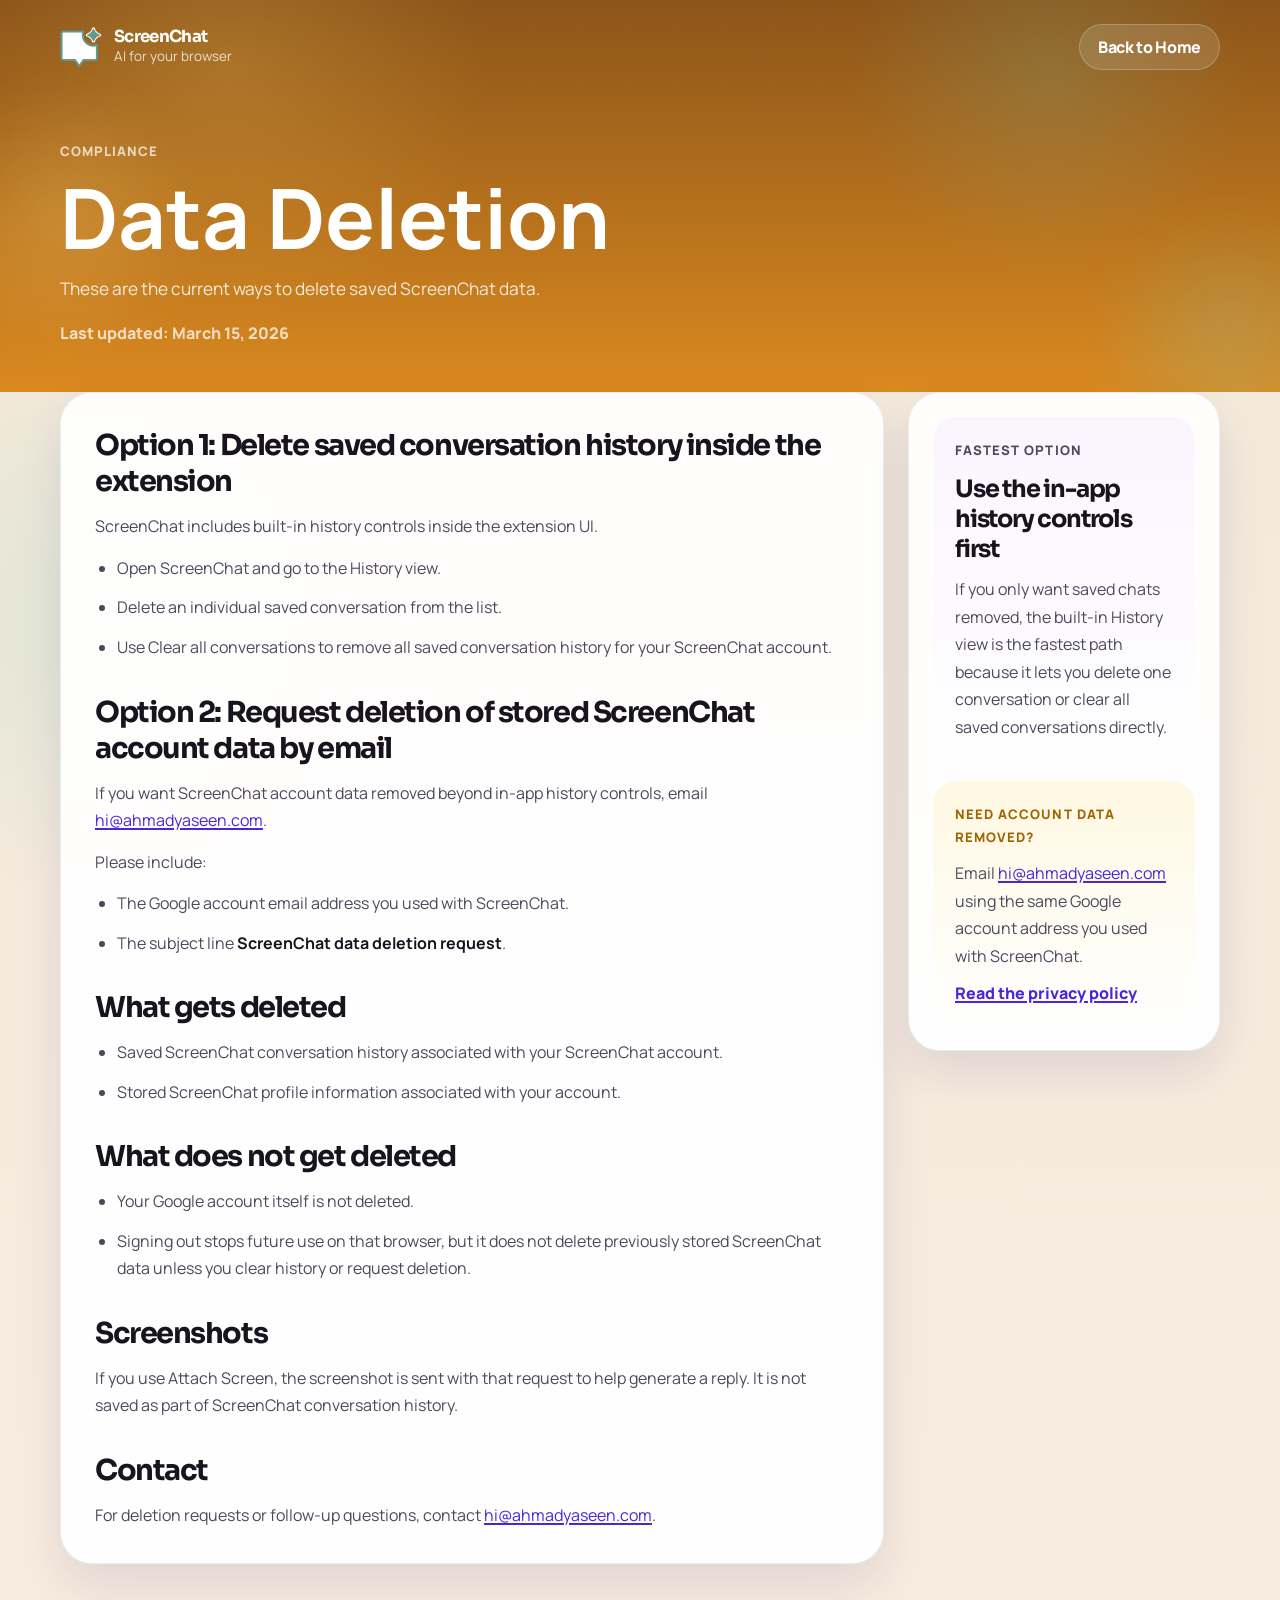
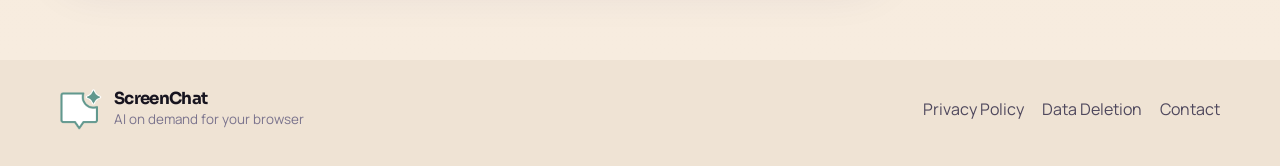
==== commit be322059: "Add contact page and update screenshot showcase" ====
--- a/data-deletion.html
+++ b/data-deletion.html
@@ -20,14 +20,14 @@
             <div class="hero__glow hero__glow--right"></div>
             <div class="container">
                 <div class="policy-topbar">
-                    <a class="brand" href="/" aria-label="ScreenChat home">
+                    <a class="brand" href="index.html" aria-label="ScreenChat home">
                         <img class="brand__icon" src="assets/screenshot-icon.png" alt="" width="42" height="42">
                         <span class="brand__text">
                             <strong>ScreenChat</strong>
                             <span>AI for your browser</span>
                         </span>
                     </a>
-                    <a class="policy-back" href="/">Back to Home</a>
+                    <a class="policy-back" href="index.html">Back to Home</a>
                 </div>
 
                 <section class="policy-hero__content">
@@ -58,7 +58,7 @@
                         <h2>Option 2: Request deletion of stored ScreenChat account data by email</h2>
                         <p>
                             If you want ScreenChat account data removed beyond in-app history controls, email
-                            <a href="mailto:ahdfactz@gmail.com">ahdfactz@gmail.com</a>.
+                            <a href="mailto:hi@ahmadyaseen.com">hi@ahmadyaseen.com</a>.
                         </p>
                         <p>Please include:</p>
                         <ul class="policy-list">
@@ -95,7 +95,7 @@
                         <h2>Contact</h2>
                         <p>
                             For deletion requests or follow-up questions, contact
-                            <a href="mailto:ahdfactz@gmail.com">ahdfactz@gmail.com</a>.
+                            <a href="mailto:hi@ahmadyaseen.com">hi@ahmadyaseen.com</a>.
                         </p>
                     </section>
                 </article>
@@ -114,10 +114,10 @@
                         <p class="policy-note__eyebrow">Need account data removed?</p>
                         <p>
                             Email
-                            <a href="mailto:ahdfactz@gmail.com">ahdfactz@gmail.com</a>
+                            <a href="mailto:hi@ahmadyaseen.com">hi@ahmadyaseen.com</a>
                             using the same Google account address you used with ScreenChat.
                         </p>
-                        <a class="policy-inline-link" href="/privacy">Read the privacy policy</a>
+                        <a class="policy-inline-link" href="privacy.html">Read the privacy policy</a>
                     </section>
                 </aside>
             </div>
@@ -125,7 +125,7 @@
 
         <footer class="footer">
             <div class="container footer__inner">
-                <a class="brand brand--footer" href="/">
+                <a class="brand brand--footer" href="index.html">
                     <img class="brand__icon" src="assets/screenshot-icon.png" alt="" width="34" height="34">
                     <span class="brand__text">
                         <strong>ScreenChat</strong>
@@ -133,9 +133,9 @@
                     </span>
                 </a>
                 <div class="footer__links">
-                    <a href="/privacy">Privacy Policy</a>
-                    <a href="/data-deletion" aria-current="page">Data Deletion</a>
-                    <a href="mailto:ahdfactz@gmail.com">Contact</a>
+                    <a href="privacy.html">Privacy Policy</a>
+                    <a href="data-deletion.html" aria-current="page">Data Deletion</a>
+                    <a href="contact.html">Contact</a>
                 </div>
             </div>
         </footer>
